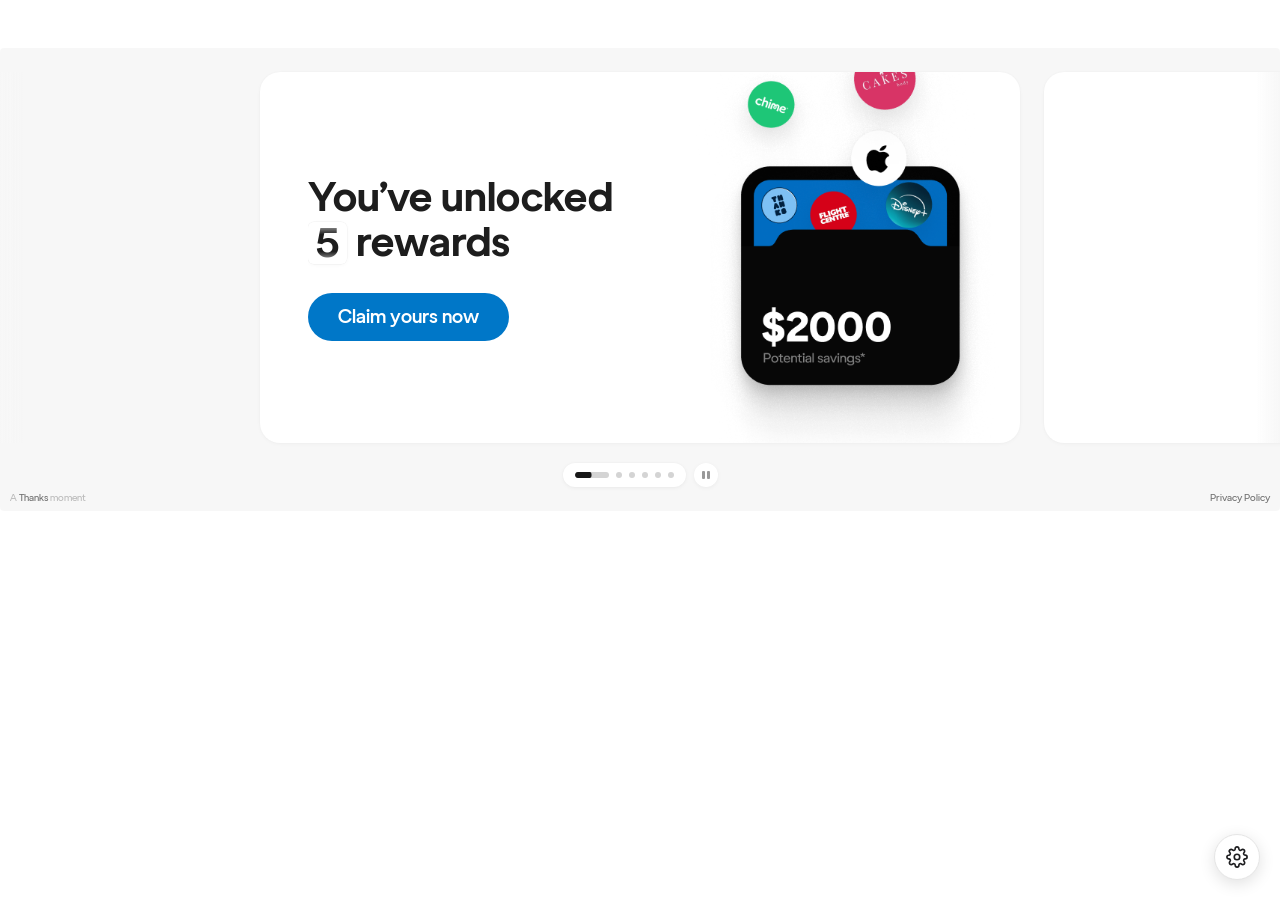
==== docs/v2/index.html @ b53acff6 "v2: clean build of the chosen Collage direction (docs/v2) New v2/ package alongside the frozen v1 pr" ====
<!DOCTYPE html>
<html lang="en">
<head>
  <meta charset="UTF-8" />
  <meta name="viewport" content="width=device-width, initial-scale=1.0" />
  <title>Thanks Offers Carousel — v2</title>
  <style>
    /* Page chrome for the bare (no host page) view only —
       the embed itself carries all of its own styles. */
    html, body { margin: 0; padding: 0; }
    body { background: #fff; padding: 48px 0; }
  </style>
</head>
<body>

  <!-- The embed fragment (embed.html) is inserted here by server.js -->
  <script>window.__THANKS_STATIC__=true</script><!-- ============================================================
     THANKS CAROUSEL EMBED v2 — single source of truth.
     Served into index.html (marker <!--THANKS_EMBED--\>) and
     injected into saved partner pages by server.js.
     Everything is scoped under .thanks-proto; relative asset URLs
     so it works from any route.
     ============================================================ -->
<div class="thanks-proto">

  <section class="carousel" aria-roledescription="carousel" aria-label="Exclusive offers for you">

    <!-- Scroll viewport: native scroll-snap handles trackpad + swipe -->
    <div class="carousel__viewport" data-viewport tabindex="0" aria-label="Offers, use arrow keys to navigate">
      <ul class="carousel__track" data-track>
        <!-- slides injected by JS -->
      </ul>
    </div>

    <!-- Controls row: progress pill + play/pause chip (autoplay) or
         prev/next chips (autoplay off) -->
    <div class="carousel__pagination">
      <div class="carousel__progress" data-progress role="tablist" aria-label="Choose offer">
        <!-- dots injected by JS -->
      </div>
      <!-- custom glyphs from Figma "controls" (229:6447), drawn on the
           24×24 chip grid; fill/stroke from currentColor -->
      <button class="carousel__playpause" type="button" aria-label="Pause offers" data-playpause>
        <svg class="icon-pause" viewBox="0 0 24 24" aria-hidden="true"><rect x="8" y="8" width="3" height="8" rx="1"/><rect x="13" y="8" width="3" height="8" rx="1"/></svg>
        <svg class="icon-play" viewBox="0 0 24 24" aria-hidden="true"><path d="M9.25 8.80425C9.25 8.01881 10.114 7.53997 10.78 7.95625L15.8932 11.152C16.5199 11.5437 16.5199 12.4563 15.8932 12.848L10.78 16.0438C10.114 16.46 9.25 15.9812 9.25 15.1958V8.80425Z"/></svg>
        <svg class="icon-replay" viewBox="0 0 24 24" aria-hidden="true"><g fill="none" stroke="currentColor" stroke-width="2.1" stroke-linecap="round" stroke-linejoin="round"><path d="M16.66 9.35A5.1 5.1 0 1 0 17.1 12"/><path d="M17.1 5.6v3.4h-3.4"/></g></svg>
      </button>
      <button class="carousel__step carousel__step--prev" type="button" aria-label="Previous offer" data-prev>
        <svg viewBox="0 0 24 24" aria-hidden="true"><path d="M13.6 8.2 9.8 12l3.8 3.8" fill="none" stroke="currentColor" stroke-width="2.1" stroke-linecap="round" stroke-linejoin="round"/></svg>
      </button>
      <button class="carousel__step carousel__step--next" type="button" aria-label="Next offer" data-next>
        <svg viewBox="0 0 24 24" aria-hidden="true"><path d="m10.4 8.2 3.8 3.8-3.8 3.8" fill="none" stroke="currentColor" stroke-width="2.1" stroke-linecap="round" stroke-linejoin="round"/></svg>
      </button>
    </div>

    <!-- Attribution footer — Figma "Card in unit" -->
    <div class="carousel__footer">
      <span class="carousel__attribution"><span class="soft">A</span> Thanks <span class="soft">moment</span></span>
      <span class="carousel__terms">Privacy Policy</span>
    </div>

    <!-- Edge fade over the peeking cards -->
    <div class="carousel__edgefade" aria-hidden="true"></div>

  </section>

  <!-- Settings cog + fine-tuning panel (fixed position, prototype-only) -->
  <button class="settings-cog" type="button" aria-label="Open settings" data-settings-open>
    <svg viewBox="0 0 24 24" width="22" height="22" fill="none" stroke="currentColor" stroke-width="1.8" stroke-linecap="round" stroke-linejoin="round">
      <circle cx="12" cy="12" r="3"/>
      <path d="M19.4 15a1.65 1.65 0 0 0 .33 1.82l.06.06a2 2 0 1 1-2.83 2.83l-.06-.06a1.65 1.65 0 0 0-1.82-.33 1.65 1.65 0 0 0-1 1.51V21a2 2 0 0 1-4 0v-.09A1.65 1.65 0 0 0 9 19.4a1.65 1.65 0 0 0-1.82.33l-.06.06a2 2 0 1 1-2.83-2.83l.06-.06a1.65 1.65 0 0 0 .33-1.82 1.65 1.65 0 0 0-1.51-1H3a2 2 0 0 1 0-4h.09A1.65 1.65 0 0 0 4.6 9a1.65 1.65 0 0 0-.33-1.82l-.06-.06a2 2 0 1 1 2.83-2.83l.06.06a1.65 1.65 0 0 0 1.82.33H9a1.65 1.65 0 0 0 1-1.51V3a2 2 0 0 1 4 0v.09a1.65 1.65 0 0 0 1 1.51 1.65 1.65 0 0 0 1.82-.33l.06-.06a2 2 0 1 1 2.83 2.83l-.06.06a1.65 1.65 0 0 0-.33 1.82V9a1.65 1.65 0 0 0 1.51 1H21a2 2 0 0 1 0 4h-.09a1.65 1.65 0 0 0-1.51 1Z"/>
    </svg>
  </button>

  <aside class="settings-panel" data-settings-panel aria-hidden="true" aria-label="Carousel settings">
    <div class="settings-panel__head">
      <h3>Fine-tune</h3>
      <button type="button" class="settings-panel__close" aria-label="Close settings" data-settings-close>&times;</button>
    </div>
    <div class="settings-tabs" data-settings-tabs role="tablist" aria-label="Setting categories">
      <!-- tabs injected by JS -->
    </div>
    <div class="settings-panel__body" data-settings-body>
      <!-- controls injected by JS -->
    </div>
  </aside>

  <!-- relative paths: resolve correctly at "/" (local server) AND
       under a subpath (GitHub Pages project site) -->
  <link rel="stylesheet" href="styles.css" />
  <script src="carousel.js" defer></script>
</div>


</body>
</html>
---- docs/v2/styles.css ----
/* ============================================================
   Thanks carousel v2 — EMBED-SCOPED styles. Everything lives
   under .thanks-proto so this stylesheet can be injected into
   partner pages without touching their styles.
   Single card design: Collage (Figma "Direction 2").
   ============================================================ */

/* Gramatika — Thanks brand font (weights 400/500/700) */
@font-face {
  font-family: "Gramatika";
  src: url("fonts/gramatika-400.woff2") format("woff2");
  font-weight: 400;
  font-style: normal;
  font-display: swap;
}
@font-face {
  font-family: "Gramatika";
  src: url("fonts/gramatika-500.woff2") format("woff2");
  font-weight: 500;
  font-style: normal;
  font-display: swap;
}
@font-face {
  font-family: "Gramatika";
  src: url("fonts/gramatika-700.woff2") format("woff2");
  font-weight: 700;
  font-style: normal;
  font-display: swap;
}

.thanks-proto,
.thanks-proto * { box-sizing: border-box; margin: 0; padding: 0; }

.thanks-proto {
  /* behave in ANY host container: fill the slot; if the slot is a
     grid row, span it fully. NO margins here — outer spacing belongs
     to each page's placement CSS (pages.json), not the embed. */
  width: 100%;
  min-width: 0;
  grid-column: 1 / -1;
}

.thanks-proto {
  --ink: #1d1d1f;
  --ink-soft: #6e6e73;
  --line: #e5e5e5;
  --card-radius: 20px;

  /* Apple's standard easing */
  --ease-apple: cubic-bezier(0.4, 0, 0.6, 1);

  /* Dotnav (Figma "controls": 6px dots, #d4d4d4 track, near-black
     fill; 34px active pill) */
  --dot-size: 6px;
  --dot-bg: #d4d4d4;
  --dot-bg-hover: #b9b9be;
  --dot-active-track: #d4d4d4;
  --dot-active-fill: #171717;
  --dot-active-width: 34px;

  font-family: "Gramatika", -apple-system, BlinkMacSystemFont, "Segoe UI", Roboto, Helvetica, Arial, sans-serif;
  color: var(--ink);
  line-height: 1.4;
  -webkit-font-smoothing: antialiased;
  -moz-osx-font-smoothing: grayscale;
  text-align: left;      /* hosts sometimes centre the slot */
}

/* Dark theme (per-publisher setting): flip the unit inks. Cards
   stay light until the dark card design lands. Dots keep their
   light-surface colours — they sit inside the white pill. */
.thanks-proto.theme-dark {
  --ink: #f5f5f7;
  --ink-soft: #a1a1a6;
  --line: rgba(255, 255, 255, 0.18);
}
.thanks-proto.theme-dark .slide__inner,
.thanks-proto.theme-dark .settings-panel {
  --ink: #1d1d1f;
  --ink-soft: #6e6e73;
  --line: #e5e5e5;
  color: #1d1d1f;
}

/* ============================================================
   Carousel section — geometry is computed in JS (sizeCards):
     --card-w / --card-h / --edge / --spacer / --gap
   ============================================================ */
.carousel {
  --gap: 24px;
  --edge: 56px;
  --spacer: 40px;
  position: relative;              /* anchors the edge-fade overlay */
  background: var(--unit-bg, rgba(0, 0, 0, 0.03));
  border-radius: var(--unit-radius, 4px);
  margin: var(--unit-margin, 0px);
  /* unit rhythm (Figma): desktop 24/20 · mobile 20/16, set in JS */
  padding-top: var(--unit-pad-top, 24px);
  padding-bottom: 8px;
}
.thanks-proto.theme-dark .carousel { background: var(--unit-bg, rgba(255, 255, 255, 0.05)); }

/* ============================================================
   Scroll viewport + track (snap: start — fixed in v2)
   ============================================================ */
.carousel__viewport {
  overflow-x: auto;
  overflow-y: hidden;
  scroll-snap-type: x mandatory;
  scroll-padding-inline-start: var(--edge);
  -webkit-overflow-scrolling: touch;
  /* No CSS scroll-behavior: programmatic scrolls are JS-eased. */
  outline: none;
  scrollbar-width: none;
  /* reserve painting room for card shadows inside the scroller,
     cancel it outside */
  padding-block: 16px 56px;
  margin-block: -16px -56px;
}
.carousel__viewport::-webkit-scrollbar { display: none; }

.carousel__track {
  display: flex;
  gap: var(--gap);
  list-style: none;
  width: max-content;
}
/* real, scrollable end-gutters so the first & last slides can
   reach their snap points */
.carousel__track::before,
.carousel__track::after {
  content: "";
  flex: 0 0 var(--spacer);
}

.slide {
  flex: 0 0 var(--card-w, 300px);
  scroll-snap-align: start;
  container-type: inline-size;
  display: flex;
  cursor: pointer;

  /* Shared scroll-position vars: every effect on this slide —
     card scale AND text/art parallax — derives from these.
     --offset  : signed distance from its snap point, in cards
     --abs     : |offset|
     --centred : 1 at the snap point → 0 one card away            */
  --offset: calc(var(--progress, 0) - var(--autoplay-progress, 0));
  --abs: max(var(--offset), -1 * var(--offset));
  --centred: max(0, min(1 - var(--abs), 1));
}

.slide__inner {
  flex: 1;
  min-width: 0;
  height: var(--card-h, 320px);
  border-radius: var(--card-radius);
  background: #fff;
  display: flex;
  align-items: stretch;
  /* the design overflows the card (splash chips poke above the top
     edge) — the card itself still rounds/paints normally */
  overflow: visible;

  /* scroll-driven card scale (0 = off) — pure function of --centred */
  transform: scale(calc(1 - var(--scale-amt, 0) * (1 - var(--centred))));

  /* Figma card shadows */
  box-shadow:
    0 0 2px rgba(0, 0, 0, 0.03),
    0 1px 4px rgba(0, 0, 0, 0.03);
}

/* ---------- scroll-driven text treatment (parallax, fixed) ----------
   Any element with .fx-text gets Apple's mechanism: opacity follows
   1 − |offset| × fade-rate; x = offset × 2.6 × travel. */
.carousel .fx-text {
  opacity: calc(1 - var(--abs) * var(--fade-rate, 3.2));
  transform: translateX(calc((var(--offset) + var(--offset) * 1.6) * var(--caption-offset, 120px)));
  transition: none;
}

/* ============================================================
   Controls row: progress pill + play/pause OR prev/next chips
   (Figma "controls" 229:6447)
   ============================================================ */
.carousel__pagination {
  display: flex;
  justify-content: center;
  align-items: center;
  gap: 8px;                      /* pill → chip (Figma) */
  margin-top: var(--unit-gap, 20px);   /* card → controls (Figma) */
  padding: 0 16px;
}
/* dots live in a white pill (r100, 24 tall → pad 9/12) */
.carousel__progress {
  display: flex;
  align-items: center;
  gap: 7px;                      /* Figma spec; hit targets preserved
                                    via taller ::before extensions */
  background: #fff;
  border-radius: 100px;
  padding: 9px 12px;
  box-shadow:
    0 0 2px rgba(0, 0, 0, 0.03),
    0 1px 4px rgba(0, 0, 0, 0.05);
}

/* white circular chips: play/pause + prev/next steppers */
.carousel__playpause,
.carousel__step {
  flex: none;
  position: relative;
  width: 24px; height: 24px;
  border: none;
  background: #fff;
  box-shadow:
    0 0 2px rgba(0, 0, 0, 0.03),
    0 1px 4px rgba(0, 0, 0, 0.05);
  border-radius: 50%;
  color: #999999;               /* glyphs (darkened from Figma #acacac) */
  cursor: pointer;
  transition: color .15s ease, transform .1s ease;
}
/* extend the 24px controls to a 40px hit area */
.carousel__playpause::before,
.carousel__step::before {
  content: "";
  position: absolute;
  inset: -8px;
  border-radius: 50%;
}
.carousel__playpause:hover,
.carousel__step:hover:not(:disabled) { color: #7d7d82; }
.carousel__playpause:active,
.carousel__step:active:not(:disabled) { transform: scale(0.96); }
.carousel__step:disabled { color: #d9d9d9; cursor: default; }
.carousel__step svg {
  position: absolute;
  inset: 0;
  margin: auto;
  width: 24px; height: 24px;
}
/* play/pause icons cross-fade (opacity/scale/blur); glyphs are
   drawn on the same 24×24 grid as the chip */
.carousel__playpause svg {
  position: absolute;
  inset: 0;
  margin: auto;
  width: 24px; height: 24px;
  fill: currentColor;
  opacity: 0;
  scale: 0.25;
  filter: blur(4px);
  transition: opacity .3s cubic-bezier(0.2, 0, 0, 1),
              scale .3s cubic-bezier(0.2, 0, 0, 1),
              filter .3s cubic-bezier(0.2, 0, 0, 1);
}
.carousel__playpause .icon-replay { fill: none; }
.carousel:not(.is-paused):not(.is-ended) .carousel__playpause .icon-pause,
.carousel.is-paused:not(.is-ended) .carousel__playpause .icon-play,
.carousel.is-ended .carousel__playpause .icon-replay {
  opacity: 1;
  scale: 1;
  filter: blur(0);
}

/* ---------- autoplay OFF: classic dots + prev/next steppers ----------
   Dots stop expanding (no timer pill), current dot is a solid dark
   dot; the play/pause chip gives way to prev/next. */
.carousel__step { display: none; }
.carousel.no-autoplay .carousel__playpause { display: none; }
.carousel.no-autoplay .carousel__step { display: block; }
.carousel.no-autoplay .progress-seg { width: var(--dot-size); }
.carousel.no-autoplay .progress-seg__fill { display: none; }
.carousel.no-autoplay .progress-seg.is-current { background: var(--dot-active-fill); }

/* ---------- attribution footer (Figma: 10/11 Gramatika) ---------- */
.carousel__footer {
  display: flex;
  align-items: center;
  justify-content: space-between;
  gap: 12px;
  margin-top: 5px;                /* controls → footer (Figma) */
  padding: 0 10px;                /* footer inset from unit edge (Figma) */
  font-size: 10px;
  line-height: 1.1;
  color: #737373;                 /* "Thanks", "Terms · Privacy" */
}
/* mixed attribution colours (Figma): brand word #737373, framing
   words 24% black */
.thanks-proto .carousel .carousel__attribution { color: #737373; }
.thanks-proto .carousel .carousel__attribution .soft { color: rgba(0, 0, 0, 0.24); }
.thanks-proto.theme-dark .carousel__footer { color: var(--ink-soft); }
.thanks-proto.theme-dark .carousel__attribution { color: var(--ink-soft); }
.thanks-proto.theme-dark .carousel__attribution .soft { color: rgba(255, 255, 255, 0.35); }

/* ---------- edge fades over the peeking cards ---------- */
.carousel:not(.edge-fade) .carousel__edgefade { display: none; }
.carousel__edgefade {
  position: absolute;
  top: var(--unit-pad-top, 32px);
  left: 0;
  right: 0;
  height: var(--fade-h, var(--card-h, 320px));
  pointer-events: none;
  z-index: 1;
}
.carousel__edgefade::before,
.carousel__edgefade::after {
  content: "";
  position: absolute;
  top: 0;
  bottom: 0;
  width: 24px;
}
.carousel__edgefade::before {
  left: 0;
  background: linear-gradient(to right, var(--unit-bg-solid, #f5f5f5), transparent);
}
.carousel__edgefade::after {
  right: 0;
  background: linear-gradient(to left, var(--unit-bg-solid, #f5f5f5), transparent);
}

/* ---------- progress dots (Apple dotnav mechanics) ---------- */
.progress-seg {
  position: relative;
  /* pill hands off between dots CONTINUOUSLY with the scroll —
     width is a pure function of --autoplay-progress */
  --item-progress: calc(var(--item-index, 0) - var(--autoplay-progress, 0));
  --abs-item-progress: max(var(--item-progress), -1 * var(--item-progress));
  --item-expand: max(0, min(1 - var(--abs-item-progress), 1));
  width: calc(var(--dot-size) + (var(--dot-active-width) - var(--dot-size)) * var(--item-expand));
  height: var(--dot-size);
  border-radius: 999px;
  background: var(--dot-bg);
  border: none;
  padding: 0;
  cursor: pointer;
  flex: none;
  transition: background-color .25s linear, scale .15s ease;
}
/* extend the tiny dot to a taller hit area */
.progress-seg::before {
  content: "";
  position: absolute;
  top: -21px; bottom: -21px;
  left: -3px; right: -3px;
}
.progress-seg:hover:not(.is-current) { background: var(--dot-bg-hover); }
.progress-seg:active { scale: 0.96; }
.progress-seg.is-current { cursor: default; }
.progress-seg__track {
  position: absolute;
  inset: 0;
  border-radius: inherit;
  overflow: hidden;
}
.progress-seg__fill {
  position: absolute;
  inset: 0;
  transform-origin: left center;
  transform: scaleX(var(--fill, 0));
  background: var(--dot-active-fill);
  border-radius: inherit;
  transition: opacity .18s linear;
}
.progress-seg:not(.is-current) .progress-seg__fill { opacity: 0; }
.carousel.is-scrubbing .progress-seg__fill { opacity: 0; }

/* ============================================================
   CARD: Collage (Figma "Direction 2", 232:6458)
   One desktop comp, 508×264: content left 55.5%, collage art right.
   Type + spacing scale PROPORTIONALLY with the card via cqw units
   (1cqw = card-width/100; the comp's 508px width → 1px ≈ 0.197cqw).
   Art PNGs are exported with a 40px transparent margin.
   ============================================================ */
.collage-card__body {
  flex: 0 0 55.55%;
  min-width: 0;
  display: flex;
  flex-direction: column;
  justify-content: center;
  gap: 3.94cqw;                       /* 20px @508 */
  padding: 6.3cqw 3.15cqw 6.3cqw 6.3cqw;   /* 32 / 16 / 32 / 32 */
}
.collage-card--intro .collage-card__body { padding-right: 6.3cqw; }
.collage-card__text {
  display: flex;
  flex-direction: column;
  gap: 1.57cqw;                       /* 8px @508 */
  /* overflow safety: long copy fades out instead of clipping hard */
  flex: 0 1 auto;
  min-height: 0;
  overflow: hidden;
  padding-bottom: 14px;
  margin-bottom: -14px;
  mask-image: linear-gradient(to bottom, #000 calc(100% - 14px), transparent);
  -webkit-mask-image: linear-gradient(to bottom, #000 calc(100% - 14px), transparent);
}
.thanks-proto .carousel .collage-card__title {
  font-family: inherit;
  font-size: 3.54cqw;                 /* 18px @508 — Gramatika Black */
  line-height: 3.94cqw;               /* 20px */
  font-weight: 700;                   /* Black has no webfont; 700 renders */
  letter-spacing: 0;
  color: #1d1d1d;
  text-wrap: balance;
}
.thanks-proto .carousel .collage-card__desc {
  font-size: 2.36cqw;                 /* 12px @508 */
  line-height: 3.15cqw;               /* 16px */
  font-weight: 400;
  color: #525252;
  text-wrap: pretty;
}
/* terms link appended to the description — #737373 vs the #525252
   copy (Figma); underline on hover signals the link */
.thanks-proto .carousel .collage-card__terms {
  color: #737373;
  text-decoration: none;
  white-space: nowrap;
}
.thanks-proto .carousel .collage-card__terms:hover { text-decoration: underline; }
.thanks-proto .carousel .collage-card__cta {
  align-self: flex-start;
  flex: none;
  display: inline-flex;
  align-items: center;
  justify-content: center;
  font: inherit;
  font-size: 2.56cqw;                 /* 13px @508 */
  line-height: 3.54cqw;               /* 18px */
  font-weight: 500;
  height: 6.3cqw;                     /* 32px */
  padding: 0 3.94cqw;                 /* 0 / 20 — no bottom optical pad */
  border: none;
  border-radius: var(--cta-radius, 96px);
  background: var(--accent, #006cc1); /* splash: publisher accent;
                                         offers set advertiser colours inline */
  color: #fff;
  cursor: pointer;
  transition: filter .15s ease, scale .15s ease;
}
.thanks-proto .carousel .collage-card__cta:hover { filter: brightness(1.08); }
.thanks-proto .carousel .collage-card__cta:active { scale: 0.96; }
/* the splash CTA is publisher-accent coloured — its label uses the
   luminance-derived ink (dark on light accents) */
.thanks-proto .carousel .collage-card--intro .collage-card__cta {
  color: var(--accent-ink, #fff);
}
/* Button colour override: ALL CTAs follow the publisher brand.
   !important beats the per-offer inline advertiser colour. */
.thanks-proto .carousel.btn-override .collage-card__cta {
  background: var(--cta-color, #0077c8) !important;
  color: var(--cta-ink, #fff) !important;
}

/* — splash headline: 28/30 with the reward-count ticker chip — */
.thanks-proto .carousel .collage-intro__title {
  font-family: inherit;
  font-size: 5.51cqw;                 /* 28px @508 */
  line-height: 5.91cqw;               /* 30px line box */
  font-weight: 700;
  letter-spacing: 0;
  color: #1d1d1d;
}
/* ticker: 26×28 white chip, digits roll 0 → offer count on activate */
.collage-ticker {
  display: inline-block;
  vertical-align: bottom;
  width: 5.12cqw;                     /* 26px @508 */
  height: 5.51cqw;                    /* 28px */
  border-radius: 0.79cqw;             /* 4px */
  background: #fff;
  box-shadow:
    0 0 0 0.5px rgba(0, 0, 0, 0.05),
    0 0 2px rgba(0, 0, 0, 0.03),
    0 1px 4px rgba(0, 0, 0, 0.03);
  overflow: hidden;
  position: relative;
}
/* soft fade at the chip's top/bottom (the design's gradient overlay) */
.collage-ticker::after {
  content: "";
  position: absolute;
  inset: 0;
  pointer-events: none;
  background: linear-gradient(#fff, transparent 30%, transparent 70%, #fff);
  opacity: 0.8;
}
.collage-ticker__reel {
  display: block;
  transform: translateY(0);
  transition: transform 1s var(--ease-apple) 0.4s;
}
.collage-ticker__digit {
  display: block;
  height: 5.51cqw;
  line-height: 5.51cqw;
  text-align: center;
  font-size: 5.51cqw;
  font-weight: 700;
  color: #1d1d1d;
}
.carousel .slide.is-active .collage-ticker__reel {
  transform: translateY(calc((1 - var(--tick-n, 1)) * 5.51cqw));
}

/* — card art (right column on desktop, top band on mobile) —
   Fan-of-cards offers render each element (back / mid / front /
   logo) as its OWN positioned img — exported unrotated with a 40px
   margin; position/size/rotation come from inline styles generated
   off the Figma geometry (carousel.js), so the next stage can
   animate every element independently. The .fan container rides the
   text parallax (same function of --offset); element transforms
   stay free for rotation/animation. */
.collage-card__media {
  flex: 1;
  position: relative;
  min-width: 0;
}
.fan {
  position: absolute;
  inset: 0;
  pointer-events: none;
  transform: translateX(calc((var(--offset, 0) + var(--offset, 0) * 1.6) * var(--caption-offset, 120px)));
}
.fan__img {
  position: absolute;
  height: auto;
  user-select: none;
}
.fan--m { display: none; }
/* desktop line-break variant for the splash headline */
.collage-intro__title .br-m { display: none; }

/* — mobile card (<440px): Figma 302×300 comp — art band on top,
     centred text, full-width CTA in a bottom strip — */
@container (max-width: 439px) {
  .slide__inner.collage-card {
    flex-direction: column;
    /* the comp is a fixed 300-tall grid; --card-h sets the floor and
       long copy can still grow the card */
    height: auto;
    min-height: var(--card-h, 300px);
  }
  /* body's children join the card's column directly: media band,
     then text, then the CTA strip */
  .collage-card__body { display: contents; }
  .collage-card__media {
    order: -1;
    flex: 0 0 104px;
    margin: 40px 24px 0;               /* art band sits 40px down */
    position: relative;
    min-width: 0;
    overflow: visible;                 /* splash art overflows the card top */
  }
  .fan--d { display: none; }
  .fan--m { display: block; }
  /* text starts 13px INTO the art band's box (Figma: band bottom 144,
     text top 131 — the art floats high, so no visual overlap) */
  .collage-card__text {
    order: 0;
    margin: -13px 24px 0;
    gap: 8px;
    text-align: center;
  }
  .collage-card--intro .collage-card__text { margin-top: 16px; }
  .thanks-proto .carousel .collage-card__title { font-size: 19px; line-height: 22px; text-align: center; }
  .thanks-proto .carousel .collage-card__desc { font-size: 12px; line-height: 16px; text-align: center; }
  /* CTA strip: full width, pinned to the card bottom */
  .thanks-proto .carousel .collage-card__cta {
    order: 1;
    align-self: stretch;
    margin: auto 16px 16px;
    font-size: 13px;
    line-height: 18px;
    height: 32px;
    padding: 0 24px;
  }
  /* splash headline: 24/22, ticker rolls in a 26×28 chip; the break
     moves — "You've unlocked [n] / rewards" */
  .thanks-proto .carousel .collage-intro__title { font-size: 24px; line-height: 30px; text-align: center; }
  .collage-intro__title .br-d { display: none; }
  .collage-intro__title .br-m { display: inline; }
  .collage-ticker { width: 26px; height: 28px; border-radius: 4px; vertical-align: middle; }
  .collage-ticker__digit { height: 22px; line-height: 22px; font-size: 24px; }
  .carousel .slide.is-active .collage-ticker__reel {
    transform: translateY(calc((1 - var(--tick-n, 1)) * 22px));
  }
}

/* ============================================================
   Content defense — hosts style bare elements. Specificity
   (0,2,1) beats host ".container element" patterns, and our
   stylesheet loads after theirs so ties also go to us.
   ============================================================ */
.thanks-proto .carousel :is(h1, h2, h3, h4, h5, h6, p, ul, li) {
  margin: 0;
  padding: 0;
  font-family: inherit;
  letter-spacing: normal;
  text-transform: none;
  text-shadow: none;
  border: none;
}
.thanks-proto .carousel :is(button, a, span) {
  font-family: inherit;
  letter-spacing: normal;
  text-transform: none;
  text-shadow: none;
  background-image: none;
}
/* hosts cap images ("img { max-width: 100% }" — Humanitix) which
   distorts art sized by height + aspect-ratio: un-cap inside the
   embed; the card sets its own explicit dimensions */
.thanks-proto .carousel img {
  max-width: none;
  max-height: none;
  border: none;
  background: none;
}
.thanks-proto .carousel .collage-card__desc,
.thanks-proto .carousel__footer { font-weight: 400; }

/* ============================================================
   Settings cog + panel
   ============================================================ */
.settings-cog {
  position: fixed;
  right: 20px; bottom: 20px;
  width: 46px; height: 46px;
  border-radius: 50%;
  border: 1px solid var(--line);
  background: #fff;
  color: var(--ink);
  display: grid;
  place-items: center;
  cursor: pointer;
  box-shadow: 0 4px 16px rgba(0,0,0,0.12);
  z-index: 2147483000;
  transition: transform .2s var(--ease-apple), background .15s ease;
}
.settings-cog:hover { background: #f5f5f7; }
.settings-cog:active { transform: scale(0.96); }

.settings-panel {
  position: fixed;
  right: 20px; bottom: 78px;
  width: 384px;
  max-width: calc(100vw - 40px);
  max-height: calc(100vh - 120px);
  overflow-y: auto;
  background: #fff;
  border-radius: 16px;
  box-shadow:
    0 0 0 1px rgba(0, 0, 0, 0.06),
    0 2px 8px rgba(0, 0, 0, 0.06),
    0 12px 40px rgba(0, 0, 0, 0.14);
  z-index: 2147483001;
  transform: translateY(8px) scale(0.98);
  opacity: 0;
  pointer-events: none;
  transition: transform .22s var(--ease-apple), opacity .22s var(--ease-apple);
}
.settings-panel.is-open {
  transform: translateY(0) scale(1);
  opacity: 1;
  pointer-events: auto;
}
.settings-panel__head {
  display: flex;
  align-items: center;
  justify-content: space-between;
  padding: 16px 18px;
  border-bottom: 1px solid var(--line);
  position: sticky; top: 0; background: #fff;
}
.settings-panel__head h3 { font-size: 15px; font-weight: 700; }
.settings-panel__close {
  border: none; background: none; font-size: 22px; line-height: 1;
  color: var(--ink-soft); cursor: pointer; padding: 0 4px;
  position: relative;
}
.settings-panel__close::before {
  content: "";
  position: absolute;
  inset: -9px;
}
.settings-panel__body { padding: 8px 18px 18px; }

/* ---------- settings tabs ---------- */
.settings-tabs {
  display: flex;
  gap: 4px;
  padding: 10px 14px 0;
  border-bottom: 1px solid var(--line);
  position: sticky; top: 53px;
  background: #fff;
  z-index: 1;
}
.settings-tab {
  border: none;
  background: none;
  font: inherit;
  font-size: 13px;
  font-weight: 600;
  color: var(--ink-soft);
  padding: 8px 10px;
  cursor: pointer;
  border-radius: 8px 8px 0 0;
  border-bottom: 2px solid transparent;
  margin-bottom: -1px;
}
.settings-tab:hover { color: var(--ink); }
.settings-tab.is-active {
  color: var(--ink);
  border-bottom-color: var(--ink);
}

.setting {
  padding: 12px 0;
  border-bottom: 1px solid #f0f0f0;
}
.setting:last-child { border-bottom: none; }
.setting__row {
  display: flex;
  align-items: center;
  justify-content: space-between;
  gap: 12px;
}
.setting__label { font-size: 13.5px; font-weight: 600; }
.setting__val { font-size: 12px; color: var(--ink-soft); font-variant-numeric: tabular-nums; }
.setting input[type="range"] { width: 100%; margin-top: 8px; accent-color: var(--ink); }
.setting select {
  font: inherit; font-size: 13px; padding: 4px 8px;
  border: 1px solid var(--line); border-radius: 8px; background: #fff;
}

/* ============================================================
   Defend the settings panel against host-page CSS.
   ============================================================ */
.thanks-proto .settings-panel,
.thanks-proto .settings-panel * {
  font-family: "Gramatika", -apple-system, BlinkMacSystemFont, "Segoe UI", Roboto, Helvetica, Arial, sans-serif;
  letter-spacing: normal;
  text-transform: none;
  line-height: 1.4;
  text-align: left;
  text-shadow: none;
  float: none;
}
.thanks-proto .settings-panel h3 {
  font-size: 15px; font-weight: 700; color: var(--ink); margin: 0;
}
.thanks-proto .settings-panel select {
  font-size: 13px; font-weight: 400; color: #1d1d1f;
  background-color: #fff; background-image: none;
  border: 1px solid #e5e5e5; border-radius: 8px;
  padding: 4px 8px; margin: 0;
  height: auto; width: auto; max-width: 190px;
  appearance: auto; box-shadow: none; cursor: pointer;
}
.thanks-proto .settings-panel input[type="range"] {
  width: 100%; height: auto; padding: 0;
  background: transparent; border: none; box-shadow: none;
  appearance: auto; accent-color: #1d1d1f;
}
.thanks-proto .settings-panel input[type="text"],
.thanks-proto .settings-panel textarea {
  background-color: #fff; color: #1d1d1f;
  box-shadow: none; height: auto; margin: 0;
}
.thanks-proto .settings-panel button {
  background-image: none; box-shadow: none; min-width: 0; min-height: 0;
}
.thanks-proto .settings-panel .settings-panel__close { line-height: 1; font-size: 22px; }
.thanks-proto .settings-panel .settings-subhead { font-size: 11px; letter-spacing: .06em; text-transform: uppercase; }
.thanks-proto .settings-panel .preset-json { font: 11px/1.5 ui-monospace, SFMono-Regular, Menlo, monospace; }
.thanks-proto .settings-panel .tc-btn--primary { background-color: var(--ink); color: #fff; }

/* ---------- presets ---------- */
.preset-save {
  display: flex;
  flex-wrap: wrap;               /* share row holds four buttons */
  gap: 8px;
  margin: 14px 0 10px;
}
.preset-save input[type="text"] {
  flex: 1;
  min-width: 0;
  font: inherit;
  font-size: 13px;
  padding: 7px 10px;
  border: 1px solid var(--line);
  border-radius: 8px;
}
.tc-btn {
  font: inherit;
  font-size: 12.5px;
  font-weight: 600;
  padding: 7px 12px;
  border-radius: 8px;
  border: 1px solid var(--line);
  background: #fff;
  color: var(--ink);
  transition: background-color .15s ease, scale .15s ease;
  cursor: pointer;
  white-space: nowrap;
}
.tc-btn:hover { background: #f5f5f7; }
.tc-btn:active { scale: 0.96; }
.tc-btn--primary { background: var(--ink); color: #fff; border-color: var(--ink); }
.tc-btn--primary:hover { background: #333; }
.preset-item {
  display: flex;
  align-items: center;
  gap: 8px;
  padding: 9px 0;
  border-bottom: 1px solid #f0f0f0;
}
.preset-item__name {
  flex: 1;
  font-size: 13.5px;
  font-weight: 600;
  overflow: hidden;
  text-overflow: ellipsis;
  white-space: nowrap;
}
.preset-json {
  width: 100%;
  height: 84px;
  font: 11px/1.5 ui-monospace, SFMono-Regular, Menlo, monospace;
  padding: 8px 10px;
  border: 1px solid var(--line);
  border-radius: 8px;
  resize: vertical;
  color: var(--ink);
}
.preset-note {
  font-size: 11.5px;
  color: var(--ink-soft);
  margin-top: 8px;
  line-height: 1.5;
}
.settings-subhead {
  font-size: 11px;
  font-weight: 700;
  text-transform: uppercase;
  letter-spacing: .06em;
  color: var(--ink-soft);
  margin: 18px 0 6px;
}

/* iOS-style switch */
.switch { position: relative; width: 42px; height: 25px; flex: none; }
.switch input { position: absolute; opacity: 0; width: 100%; height: 100%; margin: 0; cursor: pointer; }
.switch__track {
  position: absolute; inset: 0; border-radius: 999px; background: #e5e5ea;
  transition: background .2s ease;
}
.switch__track::after {
  content: ""; position: absolute; top: 2px; left: 2px;
  width: 21px; height: 21px; border-radius: 50%; background: #fff;
  box-shadow: 0 1px 3px rgba(0,0,0,0.25);
  transition: transform .2s var(--ease-apple);
}
.switch input:checked + .switch__track { background: #34c759; }
.switch input:checked + .switch__track::after { transform: translateX(17px); }

/* ============================================================
   Reduced motion
   ============================================================ */
@media (prefers-reduced-motion: reduce) {
  .slide__inner, .progress-seg, .progress-seg__fill, .settings-panel,
  .carousel__playpause svg, .collage-ticker__reel { transition: none; }
}
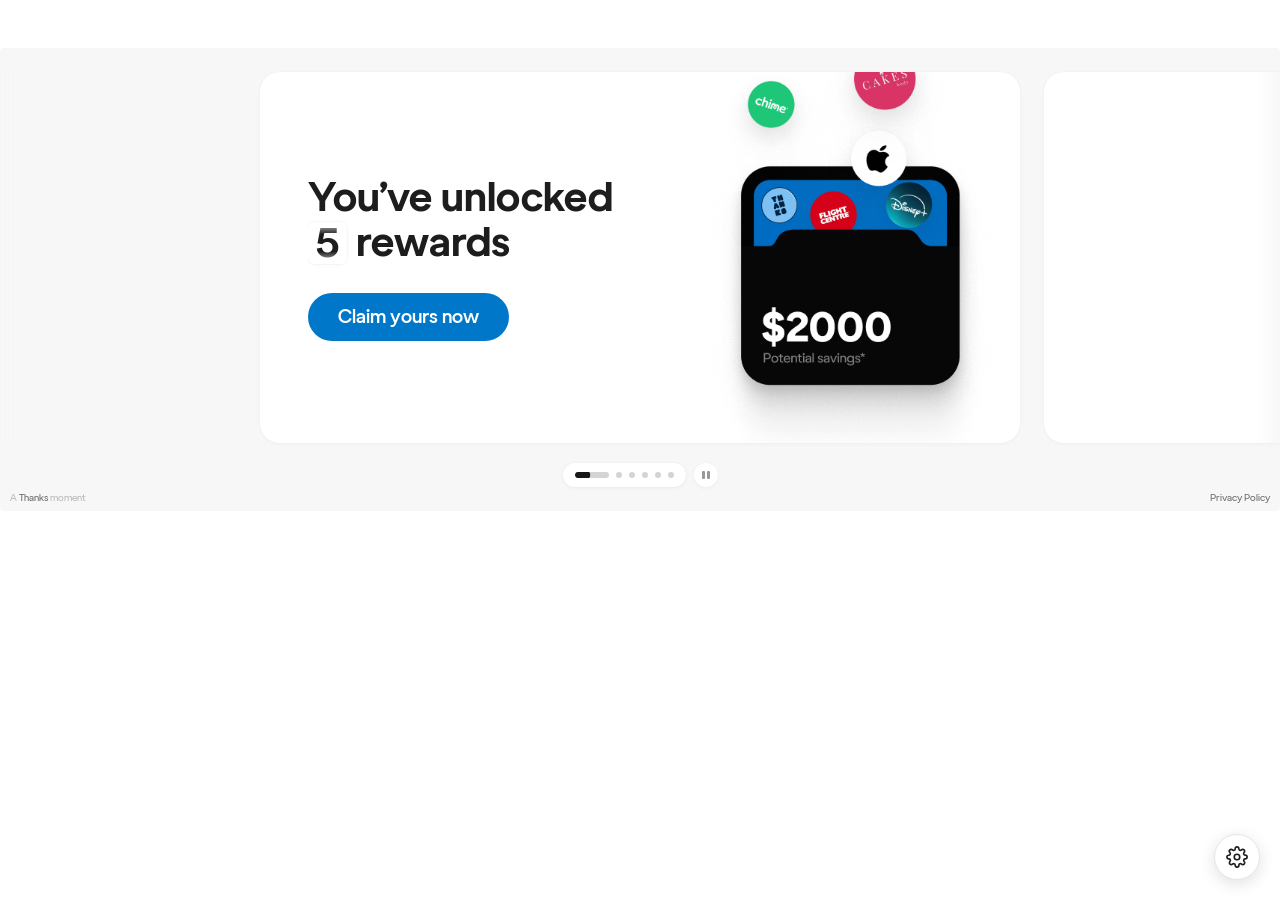
==== commit 2528b7b7: "v2 polish round: footer links, tight steppers, CTA hover scale, play-icon ended state, logo backdrop" ====
--- a/docs/v2/index.html
+++ b/docs/v2/index.html
@@ -43,7 +43,6 @@
       <button class="carousel__playpause" type="button" aria-label="Pause offers" data-playpause>
         <svg class="icon-pause" viewBox="0 0 24 24" aria-hidden="true"><rect x="8" y="8" width="3" height="8" rx="1"/><rect x="13" y="8" width="3" height="8" rx="1"/></svg>
         <svg class="icon-play" viewBox="0 0 24 24" aria-hidden="true"><path d="M9.25 8.80425C9.25 8.01881 10.114 7.53997 10.78 7.95625L15.8932 11.152C16.5199 11.5437 16.5199 12.4563 15.8932 12.848L10.78 16.0438C10.114 16.46 9.25 15.9812 9.25 15.1958V8.80425Z"/></svg>
-        <svg class="icon-replay" viewBox="0 0 24 24" aria-hidden="true"><g fill="none" stroke="currentColor" stroke-width="2.1" stroke-linecap="round" stroke-linejoin="round"><path d="M16.66 9.35A5.1 5.1 0 1 0 17.1 12"/><path d="M17.1 5.6v3.4h-3.4"/></g></svg>
       </button>
       <button class="carousel__step carousel__step--prev" type="button" aria-label="Previous offer" data-prev>
         <svg viewBox="0 0 24 24" aria-hidden="true"><path d="M13.6 8.2 9.8 12l3.8 3.8" fill="none" stroke="currentColor" stroke-width="2.1" stroke-linecap="round" stroke-linejoin="round"/></svg>
@@ -53,10 +52,11 @@
       </button>
     </div>
 
-    <!-- Attribution footer — Figma "Card in unit" -->
+    <!-- Attribution footer — Figma "Card in unit"; Thanks + Privacy
+         Policy are links (hover underline) -->
     <div class="carousel__footer">
-      <span class="carousel__attribution"><span class="soft">A</span> Thanks <span class="soft">moment</span></span>
-      <span class="carousel__terms">Privacy Policy</span>
+      <span class="carousel__attribution"><span class="soft">A</span> <a href="#" onclick="return false">Thanks</a> <span class="soft">moment</span></span>
+      <a class="carousel__terms" href="#" onclick="return false">Privacy Policy</a>
     </div>
 
     <!-- Edge fade over the peeking cards -->
--- a/docs/v2/styles.css
+++ b/docs/v2/styles.css
@@ -241,6 +241,8 @@
   margin: auto;
   width: 24px; height: 24px;
 }
+/* steppers sit as a tight pair (pill → pair keeps the 8px gap) */
+.carousel__step--next { margin-left: -4px; }
 /* play/pause icons cross-fade (opacity/scale/blur); glyphs are
    drawn on the same 24×24 grid as the chip */
 .carousel__playpause svg {
@@ -256,10 +258,10 @@
               scale .3s cubic-bezier(0.2, 0, 0, 1),
               filter .3s cubic-bezier(0.2, 0, 0, 1);
 }
-.carousel__playpause .icon-replay { fill: none; }
+/* ended state shows the plain play icon (tapping it replays) */
 .carousel:not(.is-paused):not(.is-ended) .carousel__playpause .icon-pause,
-.carousel.is-paused:not(.is-ended) .carousel__playpause .icon-play,
-.carousel.is-ended .carousel__playpause .icon-replay {
+.carousel.is-paused .carousel__playpause .icon-play,
+.carousel.is-ended .carousel__playpause .icon-play {
   opacity: 1;
   scale: 1;
   filter: blur(0);
@@ -291,6 +293,13 @@
    words 24% black */
 .thanks-proto .carousel .carousel__attribution { color: #737373; }
 .thanks-proto .carousel .carousel__attribution .soft { color: rgba(0, 0, 0, 0.24); }
+/* footer links (Thanks, Privacy Policy): quiet until hovered */
+.thanks-proto .carousel .carousel__footer a {
+  color: inherit;
+  text-decoration: none;
+  cursor: pointer;
+}
+.thanks-proto .carousel .carousel__footer a:hover { text-decoration: underline; }
 .thanks-proto.theme-dark .carousel__footer { color: var(--ink-soft); }
 .thanks-proto.theme-dark .carousel__attribution { color: var(--ink-soft); }
 .thanks-proto.theme-dark .carousel__attribution .soft { color: rgba(255, 255, 255, 0.35); }
@@ -443,7 +452,7 @@
   cursor: pointer;
   transition: filter .15s ease, scale .15s ease;
 }
-.thanks-proto .carousel .collage-card__cta:hover { filter: brightness(1.08); }
+.thanks-proto .carousel .collage-card__cta:hover { filter: brightness(1.08); scale: 1.03; }
 .thanks-proto .carousel .collage-card__cta:active { scale: 0.96; }
 /* the splash CTA is publisher-accent coloured — its label uses the
    luminance-derived ink (dark on light accents) */
@@ -525,12 +534,23 @@
   position: absolute;
   inset: 0;
   pointer-events: none;
+  /* the art rides the text treatment: same parallax AND fade */
+  opacity: calc(1 - var(--abs) * var(--fade-rate, 3.2));
   transform: translateX(calc((var(--offset, 0) + var(--offset, 0) * 1.6) * var(--caption-offset, 120px)));
 }
 .fan__img {
   position: absolute;
   height: auto;
   user-select: none;
+}
+/* frosted disc under the fan's logo chip (Figma BLURRED CONTAINER:
+   backdrop blur 6 — can't live in a PNG export, so it's an element) */
+.fan__blur {
+  position: absolute;
+  border-radius: 50%;
+  background: rgba(255, 255, 255, 0.1);
+  backdrop-filter: blur(6px);
+  -webkit-backdrop-filter: blur(6px);
 }
 .fan--m { display: none; }
 /* desktop line-break variant for the splash headline */
